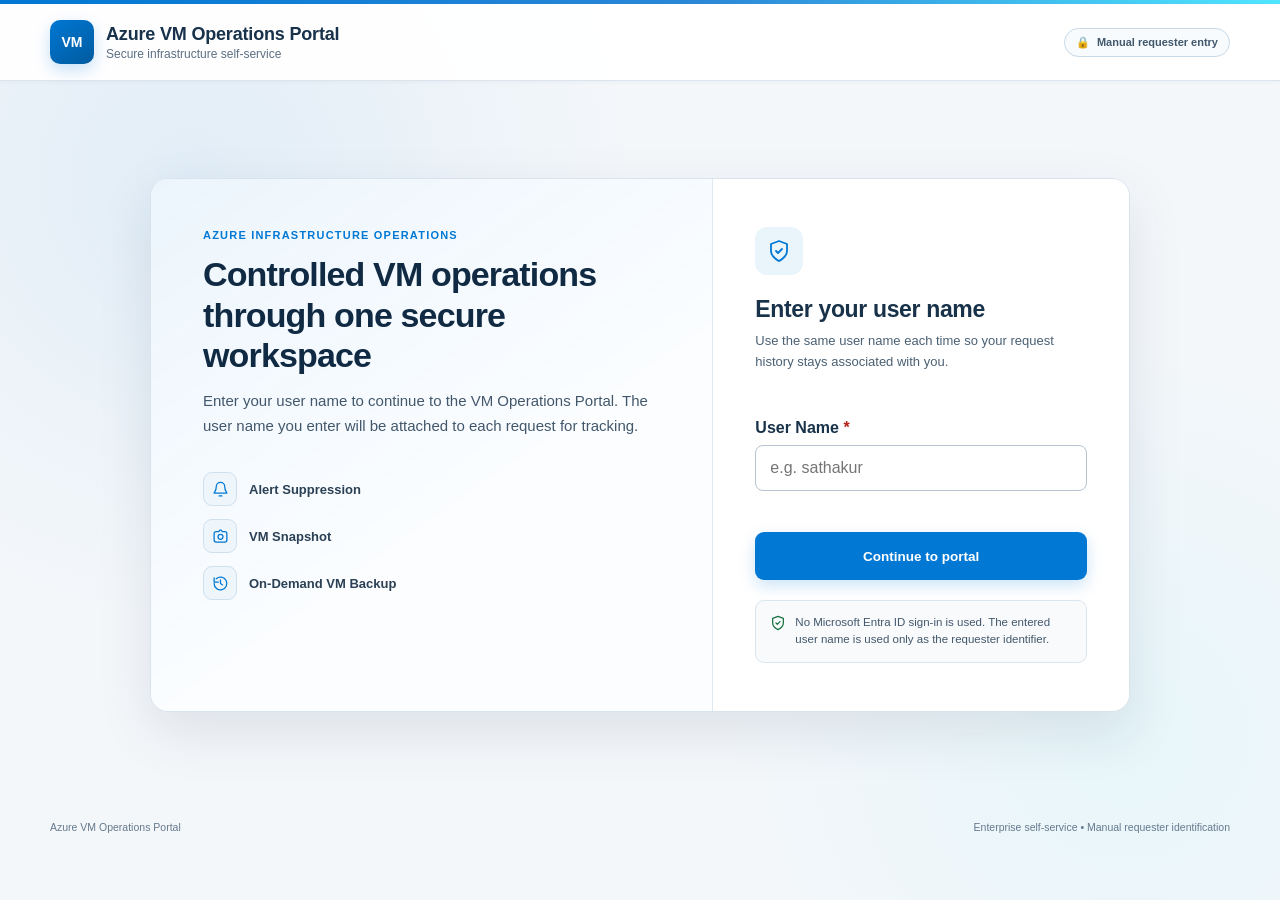
==== app/index.html @ ea0f9140 "Initial commit02" ====
<!doctype html>
<html lang="en">
<head>
  <meta charset="utf-8">
  <meta name="viewport" content="width=device-width, initial-scale=1">
  <meta name="color-scheme" content="light">
  <title>Sign in | Azure VM Operations Portal</title>
  <style>
    :root {
      font-family: "Segoe UI", Arial, sans-serif;
      color: #18324a;
      background: #f4f7fa;
      --azure: #0078d4;
      --azure-dark: #005a9e;
      --ink: #18324a;
      --muted: #52677a;
      --line: #d9e3ec;
    }

    * { box-sizing: border-box; }

    body {
      margin: 0;
      min-height: 100vh;
      background:
        radial-gradient(circle at 15% 20%, rgba(0,120,212,.08), transparent 34%),
        radial-gradient(circle at 88% 82%, rgba(80,230,255,.08), transparent 30%),
        #f4f7fa;
      color: var(--ink);
    }

    .brand-strip {
      height: 4px;
      background: linear-gradient(90deg, #0078d4, #2b88d8 55%, #50e6ff);
    }

    .topbar {
      background: rgba(255,255,255,.96);
      border-bottom: 1px solid #dce5ed;
      box-shadow: 0 1px 4px rgba(15,39,64,.04);
    }

    .topbar-inner {
      width: min(1180px, calc(100% - 48px));
      min-height: 76px;
      margin: auto;
      display: flex;
      align-items: center;
      justify-content: space-between;
      gap: 24px;
    }

    .brand {
      display: flex;
      align-items: center;
      gap: 12px;
    }

    .brandmark {
      width: 44px;
      height: 44px;
      border-radius: 10px;
      background: linear-gradient(145deg, #0078d4, #005a9e);
      color: #fff;
      display: grid;
      place-items: center;
      font-size: 14px;
      font-weight: 800;
      box-shadow: 0 6px 16px rgba(0,120,212,.22);
    }

    .brand h1 {
      margin: 0;
      color: #17324a;
      font-size: 18px;
      letter-spacing: -.01em;
    }

    .brand p {
      margin: 2px 0 0;
      color: #5c6f82;
      font-size: 12px;
    }

    .secure-chip {
      display: inline-flex;
      align-items: center;
      gap: 7px;
      padding: 7px 11px;
      border: 1px solid #c8d9e7;
      border-radius: 999px;
      background: #f7fbfe;
      color: #41576c;
      font-size: 11px;
      font-weight: 700;
    }

    main {
      width: min(1180px, calc(100% - 48px));
      min-height: calc(100vh - 160px);
      margin: 0 auto;
      display: grid;
      place-items: center;
      padding: 52px 0 64px;
    }

    .login-shell {
      width: min(980px, 100%);
      display: grid;
      grid-template-columns: minmax(0, 1.15fr) minmax(360px, .85fr);
      background: #fff;
      border: 1px solid var(--line);
      border-radius: 18px;
      overflow: hidden;
      box-shadow: 0 20px 55px rgba(15,39,64,.10);
    }

    .intro {
      padding: 50px 52px;
      background:
        linear-gradient(145deg, rgba(0,120,212,.06), rgba(0,120,212,0) 60%),
        #fbfdff;
      border-right: 1px solid #e1e9f0;
    }

    .eyebrow {
      margin-bottom: 13px;
      color: var(--azure);
      font-size: 11px;
      font-weight: 800;
      letter-spacing: .11em;
      text-transform: uppercase;
    }

    .intro h2 {
      max-width: 560px;
      margin: 0 0 14px;
      color: #102a43;
      font-size: 34px;
      line-height: 1.18;
      letter-spacing: -.025em;
    }

    .intro > p {
      max-width: 570px;
      margin: 0;
      color: #42576b;
      font-size: 15px;
      line-height: 1.65;
    }

    .capabilities {
      display: grid;
      gap: 13px;
      margin-top: 34px;
    }

    .capability {
      display: flex;
      align-items: center;
      gap: 12px;
      color: #2b4054;
      font-size: 13px;
      font-weight: 650;
    }

    .capability-icon {
      width: 34px;
      height: 34px;
      flex: 0 0 34px;
      display: grid;
      place-items: center;
      border: 1px solid #cfe0ed;
      border-radius: 9px;
      background: #eef6fc;
      color: var(--azure);
    }

    .capability-icon svg {
      width: 17px;
      height: 17px;
      fill: none;
      stroke: currentColor;
      stroke-width: 1.8;
      stroke-linecap: round;
      stroke-linejoin: round;
    }

    .login-panel {
      padding: 48px 42px;
      display: flex;
      flex-direction: column;
      justify-content: center;
      background: #fff;
    }

    .login-icon {
      width: 48px;
      height: 48px;
      display: grid;
      place-items: center;
      margin-bottom: 21px;
      border-radius: 12px;
      background: #eaf4fb;
      color: var(--azure);
    }

    .login-icon svg {
      width: 24px;
      height: 24px;
      fill: none;
      stroke: currentColor;
      stroke-width: 1.8;
      stroke-linecap: round;
      stroke-linejoin: round;
    }

    .login-panel h2 {
      margin: 0 0 8px;
      color: #18324a;
      font-size: 23px;
      letter-spacing: -.015em;
    }

    .login-panel > p {
      margin: 0 0 24px;
      color: #4a6073;
      font-size: 13px;
      line-height: 1.6;
    }

    .microsoft-login {
      width: 100%;
      min-height: 48px;
      display: inline-flex;
      align-items: center;
      justify-content: center;
      gap: 11px;
      border: 1px solid #006cbe;
      border-radius: 9px;
      background: var(--azure);
      color: #fff;
      text-decoration: none;
      font-size: 13.5px;
      font-weight: 750;
      box-shadow: 0 6px 16px rgba(0,120,212,.20);
      transition: .15s ease;
    }

    .microsoft-login:hover {
      background: #006cbe;
      border-color: #0062ad;
      transform: translateY(-1px);
      box-shadow: 0 8px 18px rgba(0,120,212,.24);
    }

    .microsoft-logo {
      width: 17px;
      height: 17px;
      display: grid;
      grid-template-columns: 1fr 1fr;
      grid-template-rows: 1fr 1fr;
      gap: 2px;
    }

    .microsoft-logo span { background: #fff; }

    .security-note {
      display: flex;
      align-items: flex-start;
      gap: 9px;
      margin-top: 20px;
      padding: 13px 14px;
      border: 1px solid #dbe5ed;
      border-radius: 9px;
      background: #f8fafc;
      color: #42576b;
      font-size: 11.5px;
      line-height: 1.5;
    }

    .security-note svg {
      width: 16px;
      height: 16px;
      flex: 0 0 16px;
      margin-top: 1px;
      color: #187240;
      fill: none;
      stroke: currentColor;
      stroke-width: 1.9;
      stroke-linecap: round;
      stroke-linejoin: round;
    }

    .authorized-only {
      margin-top: 18px;
      color: #65798d;
      font-size: 10.5px;
      text-align: center;
      letter-spacing: .04em;
      text-transform: uppercase;
      font-weight: 750;
    }

    footer {
      width: min(1180px, calc(100% - 48px));
      margin: 0 auto 24px;
      display: flex;
      justify-content: space-between;
      gap: 20px;
      color: #65798d;
      font-size: 10.5px;
    }

    @media (max-width: 820px) {
      .login-shell { grid-template-columns: 1fr; }
      .intro { border-right: 0; border-bottom: 1px solid #e1e9f0; }
      .intro, .login-panel { padding: 36px 30px; }
      .intro h2 { font-size: 29px; }
    }

    @media (max-width: 560px) {
      .topbar-inner, main, footer { width: min(100% - 24px, 1180px); }
      .secure-chip { display: none; }
      .brand h1 { font-size: 15px; }
      .brand p { display: none; }
      .intro, .login-panel { padding: 30px 22px; }
      .intro h2 { font-size: 25px; }
      footer { flex-direction: column; }
    }
  </style>
</head>
<body>
  <div class="brand-strip" aria-hidden="true"></div>

  <header class="topbar">
    <div class="topbar-inner">
      <div class="brand">
        <div class="brandmark" aria-hidden="true">VM</div>
        <div>
          <h1>Azure VM Operations Portal</h1>
          <p>Secure infrastructure self-service</p>
        </div>
      </div>

      <div class="secure-chip" aria-label="Requester identification">
        <span aria-hidden="true">&#128274;</span>
        Manual requester entry
      </div>
    </div>
  </header>

  <main>
    <section class="login-shell" aria-labelledby="loginHeading">
      <div class="intro">
        <div class="eyebrow">Azure infrastructure operations</div>
        <h2>Controlled VM operations through one secure workspace</h2>
        <p>
          Enter your user name to continue to the VM Operations Portal. The user name you enter will be attached to each request for tracking.
        </p>

        <div class="capabilities" aria-label="Available portal operations">
          <div class="capability">
            <span class="capability-icon" aria-hidden="true">
              <svg viewBox="0 0 24 24"><path d="M18 8a6 6 0 0 0-12 0c0 7-3 7-3 9h18c0-2-3-2-3-9"/><path d="M10 21h4"/></svg>
            </span>
            Alert Suppression
          </div>
          <div class="capability">
            <span class="capability-icon" aria-hidden="true">
              <svg viewBox="0 0 24 24"><path d="M14.5 5 13 3h-2L9.5 5H6a3 3 0 0 0-3 3v9a3 3 0 0 0 3 3h12a3 3 0 0 0 3-3V8a3 3 0 0 0-3-3z"/><circle cx="12" cy="12.5" r="3.5"/></svg>
            </span>
            VM Snapshot
          </div>
          <div class="capability">
            <span class="capability-icon" aria-hidden="true">
              <svg viewBox="0 0 24 24"><path d="M3 12a9 9 0 1 0 3-6.7"/><path d="M3 4v6h6"/><path d="M12 7v5l3 2"/></svg>
            </span>
            On-Demand VM Backup
          </div>
        </div>
      </div>

      <div class="login-panel">
        <div class="login-icon" aria-hidden="true">
          <svg viewBox="0 0 24 24"><path d="M12 22s8-4 8-10V5l-8-3-8 3v7c0 6 8 10 8 10"/><path d="m9 12 2 2 4-4"/></svg>
        </div>

        <h2 id="loginHeading">Enter your user name</h2>
        <p>Use the same user name each time so your request history stays associated with you.</p>

        <form id="manualUserForm" autocomplete="off">
          <div style="text-align:left; margin: 22px 0 14px;">
            <label for="manualUserName" style="display:block; font-weight:700; margin-bottom:8px;">User Name <span style="color:#b42318;">*</span></label>
            <input id="manualUserName" name="manualUserName" type="text" maxlength="120" required
              placeholder="e.g. sathakur"
              style="width:100%; box-sizing:border-box; padding:13px 14px; border:1px solid #b8c3d1; border-radius:8px; font:inherit;" />
            <div id="manualUserError" style="min-height:20px; margin-top:7px; color:#b42318; font-size:13px;"></div>
          </div>
          <button class="microsoft-login" type="submit" style="width:100%; border:0; cursor:pointer;">Continue to portal</button>
        </form>

        <div class="security-note">
          <svg viewBox="0 0 24 24" aria-hidden="true"><path d="M12 22s8-4 8-10V5l-8-3-8 3v7c0 6 8 10 8 10"/><path d="m9 12 2 2 4-4"/></svg>
          <span>No Microsoft Entra ID sign-in is used. The entered user name is used only as the requester identifier.</span>
        </div>
      </div>
    </section>
  </main>

  <footer>
    <span>Azure VM Operations Portal</span>
    <span>Enterprise self-service &bull; Manual requester identification</span>
  </footer>
  <script src="/login.js?v=20260815-manual-user"></script>
</body>
</html>
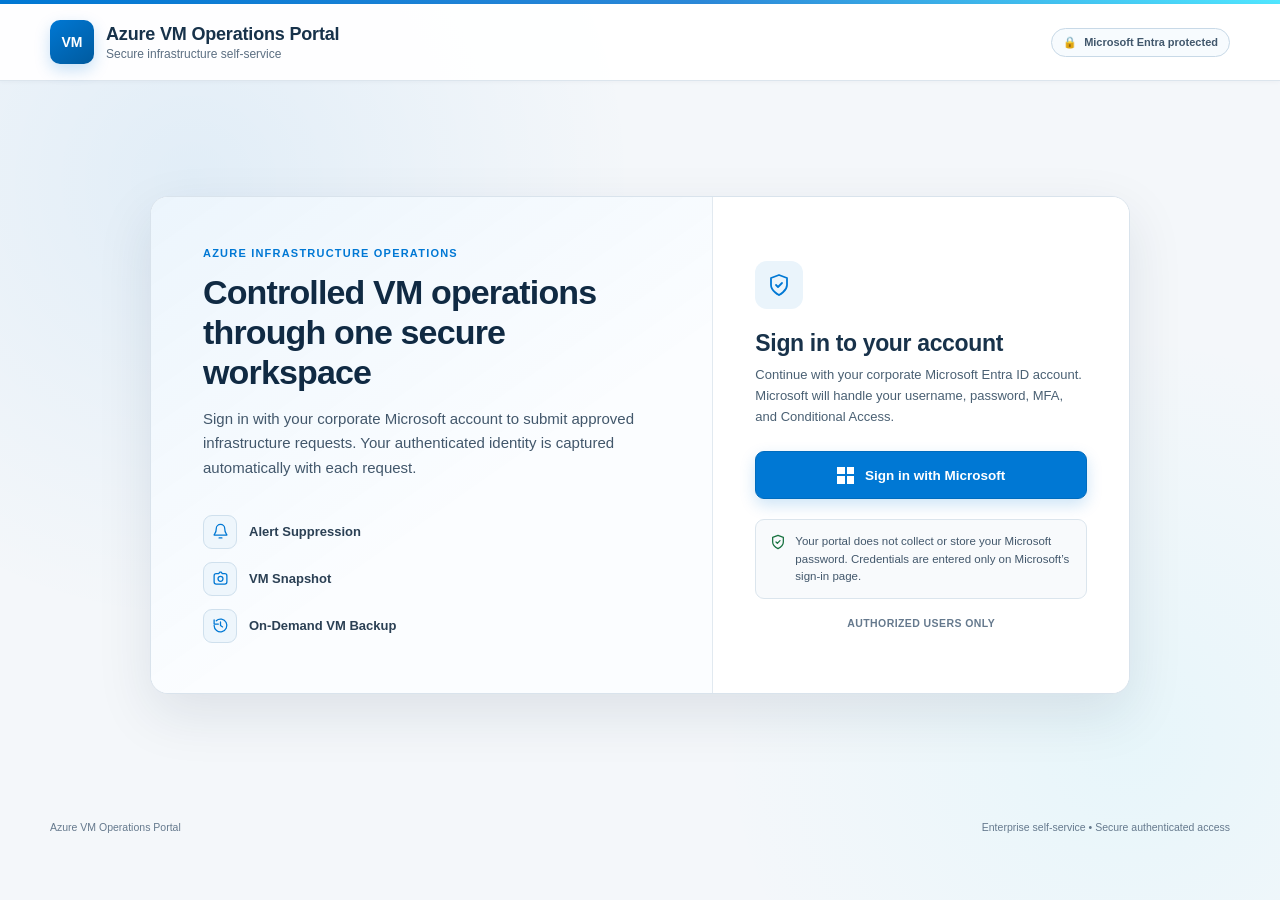
==== commit bbae5adc: "Fix Azure Static Web App deployment05" ====
--- a/app/index.html
+++ b/app/index.html
@@ -343,9 +343,9 @@
         </div>
       </div>
 
-      <div class="secure-chip" aria-label="Requester identification">
+      <div class="secure-chip" aria-label="Secure sign in">
         <span aria-hidden="true">&#128274;</span>
-        Manual requester entry
+        Microsoft Entra protected
       </div>
     </div>
   </header>
@@ -356,7 +356,9 @@
         <div class="eyebrow">Azure infrastructure operations</div>
         <h2>Controlled VM operations through one secure workspace</h2>
         <p>
-          Enter your user name to continue to the VM Operations Portal. The user name you enter will be attached to each request for tracking.
+          Sign in with your corporate Microsoft account to submit approved
+          infrastructure requests. Your authenticated identity is captured
+          automatically with each request.
         </p>
 
         <div class="capabilities" aria-label="Available portal operations">
@@ -386,32 +388,32 @@
           <svg viewBox="0 0 24 24"><path d="M12 22s8-4 8-10V5l-8-3-8 3v7c0 6 8 10 8 10"/><path d="m9 12 2 2 4-4"/></svg>
         </div>
 
-        <h2 id="loginHeading">Enter your user name</h2>
-        <p>Use the same user name each time so your request history stays associated with you.</p>
-
-        <form id="manualUserForm" autocomplete="off">
-          <div style="text-align:left; margin: 22px 0 14px;">
-            <label for="manualUserName" style="display:block; font-weight:700; margin-bottom:8px;">User Name <span style="color:#b42318;">*</span></label>
-            <input id="manualUserName" name="manualUserName" type="text" maxlength="120" required
-              placeholder="e.g. sathakur"
-              style="width:100%; box-sizing:border-box; padding:13px 14px; border:1px solid #b8c3d1; border-radius:8px; font:inherit;" />
-            <div id="manualUserError" style="min-height:20px; margin-top:7px; color:#b42318; font-size:13px;"></div>
-          </div>
-          <button class="microsoft-login" type="submit" style="width:100%; border:0; cursor:pointer;">Continue to portal</button>
-        </form>
+        <h2 id="loginHeading">Sign in to your account</h2>
+        <p>
+          Continue with your corporate Microsoft Entra ID account. Microsoft
+          will handle your username, password, MFA, and Conditional Access.
+        </p>
+
+        <a class="microsoft-login" href="/.auth/login/aad?post_login_redirect_uri=/portal.html">
+          <span class="microsoft-logo" aria-hidden="true">
+            <span></span><span></span><span></span><span></span>
+          </span>
+          Sign in with Microsoft
+        </a>
 
         <div class="security-note">
           <svg viewBox="0 0 24 24" aria-hidden="true"><path d="M12 22s8-4 8-10V5l-8-3-8 3v7c0 6 8 10 8 10"/><path d="m9 12 2 2 4-4"/></svg>
-          <span>No Microsoft Entra ID sign-in is used. The entered user name is used only as the requester identifier.</span>
+          <span>Your portal does not collect or store your Microsoft password. Credentials are entered only on Microsoft’s sign-in page.</span>
         </div>
+
+        <div class="authorized-only">Authorized users only</div>
       </div>
     </section>
   </main>
 
   <footer>
     <span>Azure VM Operations Portal</span>
-    <span>Enterprise self-service &bull; Manual requester identification</span>
+    <span>Enterprise self-service &bull; Secure authenticated access</span>
   </footer>
-  <script src="/login.js?v=20260815-manual-user"></script>
 </body>
 </html>
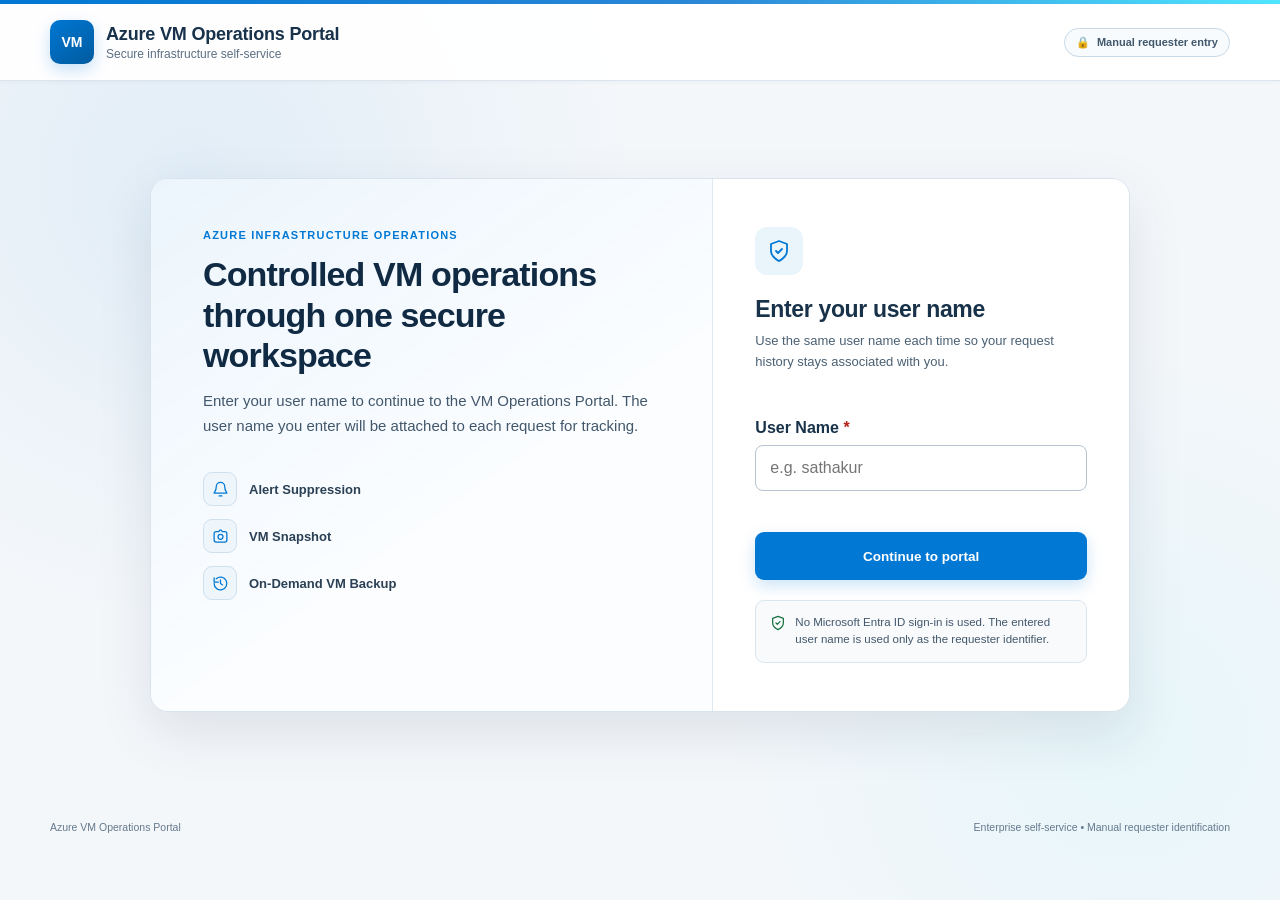
==== commit da417e5c: "Fix Azure Static Web App deployment06" ====
--- a/app/index.html
+++ b/app/index.html
@@ -343,9 +343,9 @@
         </div>
       </div>
 
-      <div class="secure-chip" aria-label="Secure sign in">
+      <div class="secure-chip" aria-label="Requester identification">
         <span aria-hidden="true">&#128274;</span>
-        Microsoft Entra protected
+        Manual requester entry
       </div>
     </div>
   </header>
@@ -356,9 +356,7 @@
         <div class="eyebrow">Azure infrastructure operations</div>
         <h2>Controlled VM operations through one secure workspace</h2>
         <p>
-          Sign in with your corporate Microsoft account to submit approved
-          infrastructure requests. Your authenticated identity is captured
-          automatically with each request.
+          Enter your user name to continue to the VM Operations Portal. The user name you enter will be attached to each request for tracking.
         </p>
 
         <div class="capabilities" aria-label="Available portal operations">
@@ -388,32 +386,32 @@
           <svg viewBox="0 0 24 24"><path d="M12 22s8-4 8-10V5l-8-3-8 3v7c0 6 8 10 8 10"/><path d="m9 12 2 2 4-4"/></svg>
         </div>
 
-        <h2 id="loginHeading">Sign in to your account</h2>
-        <p>
-          Continue with your corporate Microsoft Entra ID account. Microsoft
-          will handle your username, password, MFA, and Conditional Access.
-        </p>
-
-        <a class="microsoft-login" href="/.auth/login/aad?post_login_redirect_uri=/portal.html">
-          <span class="microsoft-logo" aria-hidden="true">
-            <span></span><span></span><span></span><span></span>
-          </span>
-          Sign in with Microsoft
-        </a>
+        <h2 id="loginHeading">Enter your user name</h2>
+        <p>Use the same user name each time so your request history stays associated with you.</p>
+
+        <form id="manualUserForm" autocomplete="off">
+          <div style="text-align:left; margin: 22px 0 14px;">
+            <label for="manualUserName" style="display:block; font-weight:700; margin-bottom:8px;">User Name <span style="color:#b42318;">*</span></label>
+            <input id="manualUserName" name="manualUserName" type="text" maxlength="120" required
+              placeholder="e.g. sathakur"
+              style="width:100%; box-sizing:border-box; padding:13px 14px; border:1px solid #b8c3d1; border-radius:8px; font:inherit;" />
+            <div id="manualUserError" style="min-height:20px; margin-top:7px; color:#b42318; font-size:13px;"></div>
+          </div>
+          <button class="microsoft-login" type="submit" style="width:100%; border:0; cursor:pointer;">Continue to portal</button>
+        </form>
 
         <div class="security-note">
           <svg viewBox="0 0 24 24" aria-hidden="true"><path d="M12 22s8-4 8-10V5l-8-3-8 3v7c0 6 8 10 8 10"/><path d="m9 12 2 2 4-4"/></svg>
-          <span>Your portal does not collect or store your Microsoft password. Credentials are entered only on Microsoft’s sign-in page.</span>
+          <span>No Microsoft Entra ID sign-in is used. The entered user name is used only as the requester identifier.</span>
         </div>
-
-        <div class="authorized-only">Authorized users only</div>
       </div>
     </section>
   </main>
 
   <footer>
     <span>Azure VM Operations Portal</span>
-    <span>Enterprise self-service &bull; Secure authenticated access</span>
+    <span>Enterprise self-service &bull; Manual requester identification</span>
   </footer>
+  <script src="/login.js?v=20260815-manual-user"></script>
 </body>
 </html>
